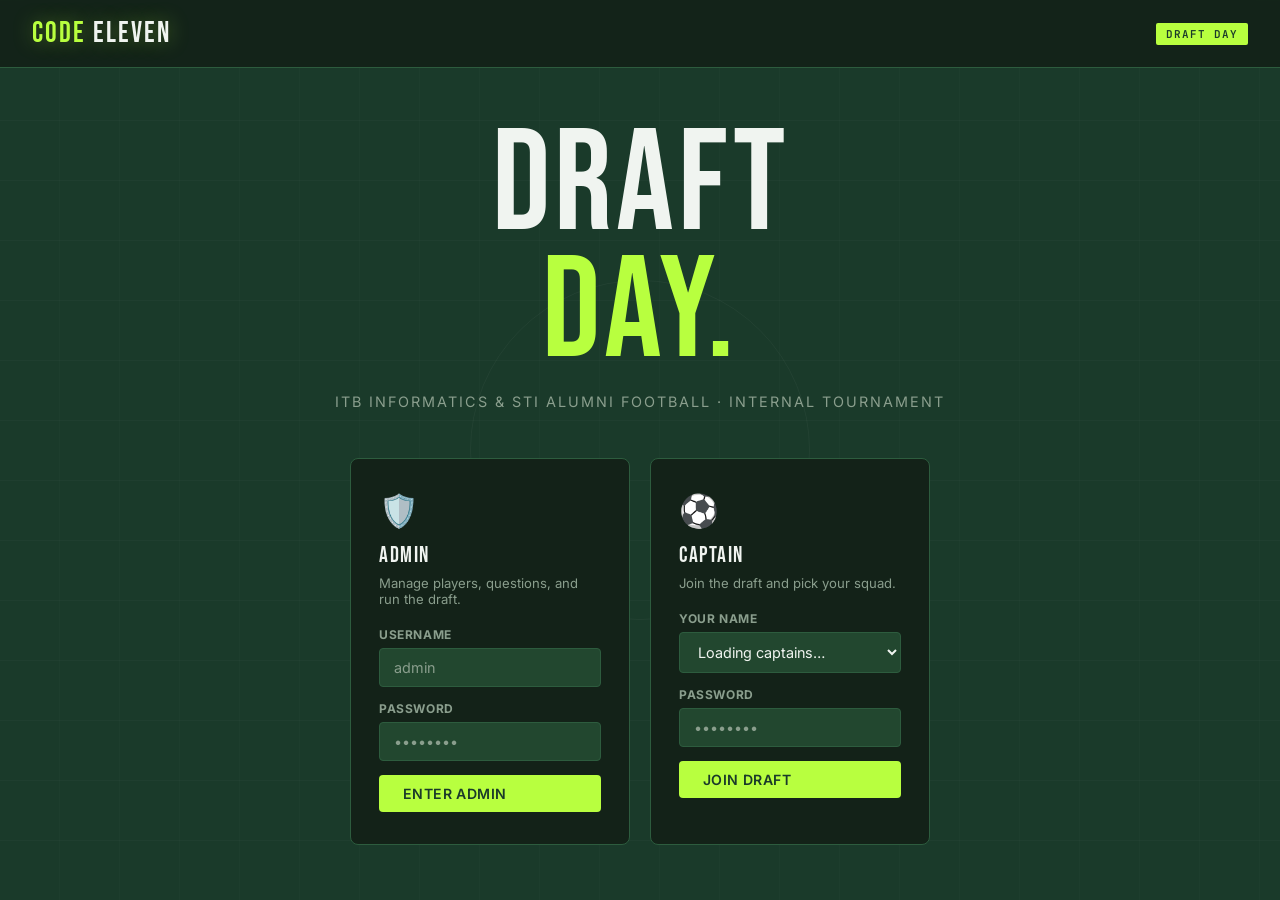
==== templates/index.html @ 50664e02 "add: initial project" ====
<!DOCTYPE html>
<html lang="en">
<head>
<meta charset="UTF-8"/>
<meta name="viewport" content="width=device-width, initial-scale=1.0"/>
<title>Code Eleven — Draft Day</title>
<link rel="preconnect" href="https://fonts.googleapis.com">
<link href="https://fonts.googleapis.com/css2?family=Bebas+Neue&family=Inter:wght@400;500;600;700&family=JetBrains+Mono:wght@400;600&display=swap" rel="stylesheet">
<link rel="stylesheet" href="/static/css/shared.css">
<style>
  body { display: flex; flex-direction: column; min-height: 100vh; }
  .hero {
    flex: 1; display: flex; flex-direction: column;
    align-items: center; justify-content: center;
    text-align: center; padding: 40px 20px;
    position: relative; z-index: 1;
  }
  .pitch-lines {
    position: fixed; inset: 0; pointer-events: none;
    background:
      repeating-linear-gradient(0deg, transparent, transparent 59px, rgba(255,255,255,0.025) 59px, rgba(255,255,255,0.025) 60px),
      repeating-linear-gradient(90deg, transparent, transparent 59px, rgba(255,255,255,0.015) 59px, rgba(255,255,255,0.015) 60px);
    z-index: 0;
  }
  .center-circle {
    position: fixed; top: 50%; left: 50%; transform: translate(-50%, -50%);
    width: 340px; height: 340px;
    border: 1px solid rgba(255,255,255,0.04);
    border-radius: 50%;
    pointer-events: none; z-index: 0;
  }
  .logo-big {
    font-family: 'Bebas Neue', sans-serif;
    font-size: clamp(4rem, 14vw, 9rem);
    line-height: 0.88;
    letter-spacing: 4px;
    margin-bottom: 16px;
  }
  .logo-big em { color: var(--lime); font-style: normal; display: block; }
  .tagline {
    font-size: 0.9rem;
    color: var(--muted);
    letter-spacing: 2px;
    text-transform: uppercase;
    margin-bottom: 48px;
  }
  .login-cards {
    display: flex; gap: 20px; flex-wrap: wrap; justify-content: center;
  }
  .login-card {
    background: var(--card);
    border: 1.5px solid var(--border);
    border-radius: 8px;
    padding: 32px 28px;
    width: 280px;
    text-align: left;
    transition: border-color 0.2s, transform 0.2s;
  }
  .login-card:hover { border-color: var(--lime); transform: translateY(-3px); }
  .login-card .lc-icon { font-size: 2rem; margin-bottom: 12px; }
  .login-card .lc-title {
    font-family: 'Bebas Neue', sans-serif;
    font-size: 1.4rem; letter-spacing: 1.5px;
    margin-bottom: 6px;
  }
  .login-card .lc-sub { font-size: 0.82rem; color: var(--muted); margin-bottom: 20px; }
  .error-msg { color: var(--danger); font-size: 0.82rem; margin-top: 8px; display: none; }
</style>
</head>
<body>
<div class="pitch-lines"></div>
<div class="center-circle"></div>

<header>
  <div class="logo">CODE <span>ELEVEN</span></div>
  <div class="header-badge">Draft Day</div>
</header>

<div class="hero">
  <div class="logo-big">DRAFT<em>DAY.</em></div>
  <div class="tagline">ITB Informatics &amp; STI Alumni Football · Internal Tournament</div>

  <div class="login-cards">
    <!-- ADMIN LOGIN -->
    <div class="login-card">
      <div class="lc-icon">🛡️</div>
      <div class="lc-title">Admin</div>
      <div class="lc-sub">Manage players, questions, and run the draft.</div>
      <div class="form-group">
        <label>Username</label>
        <input type="text" id="admin-username" placeholder="admin" autocomplete="username"/>
      </div>
      <div class="form-group">
        <label>Password</label>
        <input type="password" id="admin-password" placeholder="••••••••"
               onkeydown="if(event.key==='Enter')adminLogin()"/>
      </div>
      <button class="btn btn-primary" style="width:100%" onclick="adminLogin()">Enter Admin</button>
      <div class="error-msg" id="admin-error"></div>
    </div>

    <!-- CAPTAIN LOGIN -->
    <div class="login-card">
      <div class="lc-icon">⚽</div>
      <div class="lc-title">Captain</div>
      <div class="lc-sub">Join the draft and pick your squad.</div>
      <div class="form-group">
        <label>Your Name</label>
        <select id="captain-select"><option value="">Loading captains…</option></select>
      </div>
      <div class="form-group">
        <label>Password</label>
        <input type="password" id="captain-password" placeholder="••••••••"
               onkeydown="if(event.key==='Enter')captainLogin()"/>
      </div>
      <button class="btn btn-primary" style="width:100%" onclick="captainLogin()">Join Draft</button>
      <div class="error-msg" id="captain-error"></div>
    </div>
  </div>
</div>

<script>
async function loadCaptains() {
  const res = await fetch('/api/captains');
  const captains = await res.json();
  const sel = document.getElementById('captain-select');
  sel.innerHTML = '<option value="">— Select your name —</option>';
  captains.forEach(c => {
    sel.innerHTML += `<option value="${c.id}">${c.name}</option>`;
  });
}

async function adminLogin() {
  const username = document.getElementById('admin-username').value;
  const password = document.getElementById('admin-password').value;
  const errEl = document.getElementById('admin-error');
  errEl.style.display = 'none';

  const fd = new FormData();
  fd.append('username', username);
  fd.append('password', password);

  const res = await fetch('/api/auth/admin-login', { method: 'POST', body: fd });
  if (res.ok) {
    window.location.href = '/admin';
  } else {
    const data = await res.json();
    errEl.textContent = data.detail || 'Login failed';
    errEl.style.display = 'block';
  }
}

async function captainLogin() {
  const captain_id = document.getElementById('captain-select').value;
  const password = document.getElementById('captain-password').value;
  const errEl = document.getElementById('captain-error');
  errEl.style.display = 'none';

  if (!captain_id) { errEl.textContent = 'Select your name'; errEl.style.display = 'block'; return; }

  const fd = new FormData();
  fd.append('captain_id', captain_id);
  fd.append('password', password);

  const res = await fetch('/api/auth/captain-login', { method: 'POST', body: fd });
  if (res.ok) {
    window.location.href = '/captain';
  } else {
    const data = await res.json();
    errEl.textContent = data.detail || 'Login failed';
    errEl.style.display = 'block';
  }
}

loadCaptains();
</script>
</body>
</html>
---- static/css/shared.css ----
:root {
  --pitch: #1a3a2a;
  --pitch-mid: #22472f;
  --pitch-light: #2d5c3e;
  --lime: #b8ff3f;
  --lime-dim: #8ecc28;
  --white: #f0f4f0;
  --muted: #8a9e8d;
  --card: #132218;
  --border: #2d5c3e;
  --danger: #ff4d4d;
  --gold: #ffc93c;
  --silver: #c0c0c0;
  --bronze: #cd7f32;
  --blue: #80c8ff;
}

* { box-sizing: border-box; margin: 0; padding: 0; }

body {
  background: var(--pitch);
  color: var(--white);
  font-family: 'Inter', sans-serif;
  min-height: 100vh;
}

/* HEADER */
header {
  display: flex; align-items: center; justify-content: space-between;
  padding: 16px 32px;
  border-bottom: 1px solid var(--border);
  background: rgba(19,34,24,0.9);
  backdrop-filter: blur(10px);
  position: sticky; top: 0; z-index: 100;
}
.logo {
  font-family: 'Bebas Neue', sans-serif;
  font-size: 1.8rem; letter-spacing: 2px;
  color: var(--lime);
  text-shadow: 0 0 20px rgba(184,255,63,0.35);
}
.logo span { color: var(--white); }
.header-badge {
  font-family: 'JetBrains Mono', monospace;
  font-size: 0.68rem; font-weight: 600;
  background: var(--lime); color: var(--pitch);
  padding: 4px 10px; border-radius: 2px;
  letter-spacing: 1px; text-transform: uppercase;
}
.header-right { display: flex; align-items: center; gap: 12px; }
.header-user {
  font-family: 'Bebas Neue', sans-serif;
  font-size: 1.1rem; letter-spacing: 1px; color: var(--lime);
}

/* BUTTONS */
.btn {
  font-family: 'Inter', sans-serif; font-weight: 600; font-size: 0.88rem;
  padding: 10px 24px; border: none; border-radius: 4px; cursor: pointer;
  letter-spacing: 0.4px; transition: all 0.15s; text-transform: uppercase;
  display: inline-flex; align-items: center; gap: 6px;
}
.btn-primary { background: var(--lime); color: var(--pitch); }
.btn-primary:hover { background: var(--lime-dim); transform: translateY(-1px); box-shadow: 0 4px 18px rgba(184,255,63,0.3); }
.btn-secondary { background: transparent; color: var(--white); border: 1.5px solid var(--border); }
.btn-secondary:hover { border-color: var(--lime); color: var(--lime); }
.btn-danger { background: var(--danger); color: #fff; }
.btn-danger:hover { background: #e03333; }
.btn-sm { padding: 6px 14px; font-size: 0.76rem; }
.btn:disabled { opacity: 0.4; cursor: not-allowed; transform: none !important; box-shadow: none !important; }
.btn-icon { padding: 8px 12px; }

/* FORMS */
.form-group { margin-bottom: 14px; }
label {
  display: block; font-size: 0.75rem; font-weight: 700;
  color: var(--muted); margin-bottom: 6px;
  letter-spacing: 0.6px; text-transform: uppercase;
}
input, select, textarea {
  width: 100%; background: var(--pitch-mid); border: 1.5px solid var(--border);
  color: var(--white); padding: 10px 14px; border-radius: 4px;
  font-family: 'Inter', sans-serif; font-size: 0.9rem; transition: border-color 0.15s;
}
input:focus, select:focus, textarea:focus { outline: none; border-color: var(--lime); }
textarea { resize: vertical; min-height: 80px; }
select option { background: var(--pitch-mid); }
input::placeholder { color: var(--muted); }

/* CARDS */
.card {
  background: var(--card); border: 1px solid var(--border);
  border-radius: 6px; padding: 22px; margin-bottom: 18px;
}
.card-title {
  font-family: 'Bebas Neue', sans-serif; font-size: 1.2rem;
  letter-spacing: 1.5px; color: var(--lime); margin-bottom: 16px;
}

/* TABLE */
.table-wrap { overflow-x: auto; }
table { width: 100%; border-collapse: collapse; font-size: 0.88rem; }
th {
  text-align: left; padding: 10px 14px;
  font-size: 0.7rem; font-weight: 700; letter-spacing: 1px;
  text-transform: uppercase; color: var(--muted);
  border-bottom: 1px solid var(--border);
  white-space: nowrap;
}
td { padding: 10px 14px; border-bottom: 1px solid rgba(45,92,62,0.35); vertical-align: middle; }
tr:last-child td { border-bottom: none; }
tr:hover td { background: rgba(45,92,62,0.18); }

/* BADGES */
.badge {
  display: inline-block; padding: 2px 8px; border-radius: 2px;
  font-size: 0.7rem; font-weight: 700; letter-spacing: 0.5px; text-transform: uppercase;
}
.badge-g1 { background: rgba(255,201,60,0.18); color: var(--gold); }
.badge-g2 { background: rgba(184,255,63,0.13); color: var(--lime); }
.badge-g3 { background: rgba(128,200,255,0.15); color: var(--blue); }

/* TABS */
.tab-bar { display: flex; gap: 0; border-bottom: 2px solid var(--border); margin-bottom: 24px; }
.tab {
  font-family: 'Bebas Neue', sans-serif; font-size: 1.05rem; letter-spacing: 1px;
  padding: 10px 22px; cursor: pointer; color: var(--muted);
  border-bottom: 3px solid transparent; margin-bottom: -2px; transition: all 0.15s;
}
.tab:hover { color: var(--white); }
.tab.active { color: var(--lime); border-bottom-color: var(--lime); }
.tab-panel { display: none; }
.tab-panel.active { display: block; }

/* TOAST */
#toast {
  position: fixed; bottom: 24px; right: 24px;
  background: var(--lime); color: var(--pitch);
  font-weight: 700; font-size: 0.85rem;
  padding: 11px 18px; border-radius: 4px;
  transform: translateY(60px); opacity: 0;
  transition: all 0.22s; z-index: 999; max-width: 280px;
}
#toast.show { transform: translateY(0); opacity: 1; }
#toast.error { background: var(--danger); color: #fff; }

/* STATUS BAR */
.status-bar {
  background: var(--card); border: 1px solid var(--border); border-radius: 5px;
  padding: 11px 16px; font-family: 'JetBrains Mono', monospace;
  font-size: 0.78rem; color: var(--muted); margin-bottom: 18px;
  display: flex; gap: 20px; flex-wrap: wrap; align-items: center;
}
.status-bar strong { color: var(--white); }
.status-dot { width: 8px; height: 8px; border-radius: 50%; background: var(--lime); display: inline-block; animation: pulse 1.5s infinite; }

/* SECTION */
.section-header { font-family: 'Bebas Neue', sans-serif; font-size: 1.8rem; letter-spacing: 2px; margin-bottom: 6px; }
.section-sub { color: var(--muted); font-size: 0.86rem; margin-bottom: 22px; }
.divider { height: 1px; background: var(--border); margin: 20px 0; }

/* EMPTY */
.empty-state { text-align: center; color: var(--muted); padding: 36px 20px; font-size: 0.88rem; }

/* MISC */
.tag-pos {
  font-family: 'JetBrains Mono', monospace; font-size: 0.7rem; font-weight: 700;
  padding: 2px 7px; border-radius: 3px; background: rgba(255,255,255,0.07); color: var(--muted);
}
.mono { font-family: 'JetBrains Mono', monospace; }
.text-lime { color: var(--lime); }
.text-muted { color: var(--muted); }
.text-danger { color: var(--danger); }

/* ANIMATIONS */
@keyframes pulse { 0%,100%{opacity:1} 50%{opacity:0.35} }
@keyframes glow {
  from { box-shadow: 0 0 8px rgba(184,255,63,0.4); }
  to   { box-shadow: 0 0 28px rgba(184,255,63,0.85); }
}
@keyframes fadeIn { from{opacity:0;transform:translateY(8px)} to{opacity:1;transform:none} }
.fade-in { animation: fadeIn 0.3s ease; }

/* RESPONSIVE */
@media (max-width: 640px) {
  header { padding: 12px 16px; }
  .card { padding: 16px; }
  .tab { padding: 8px 14px; font-size: 0.95rem; }
}
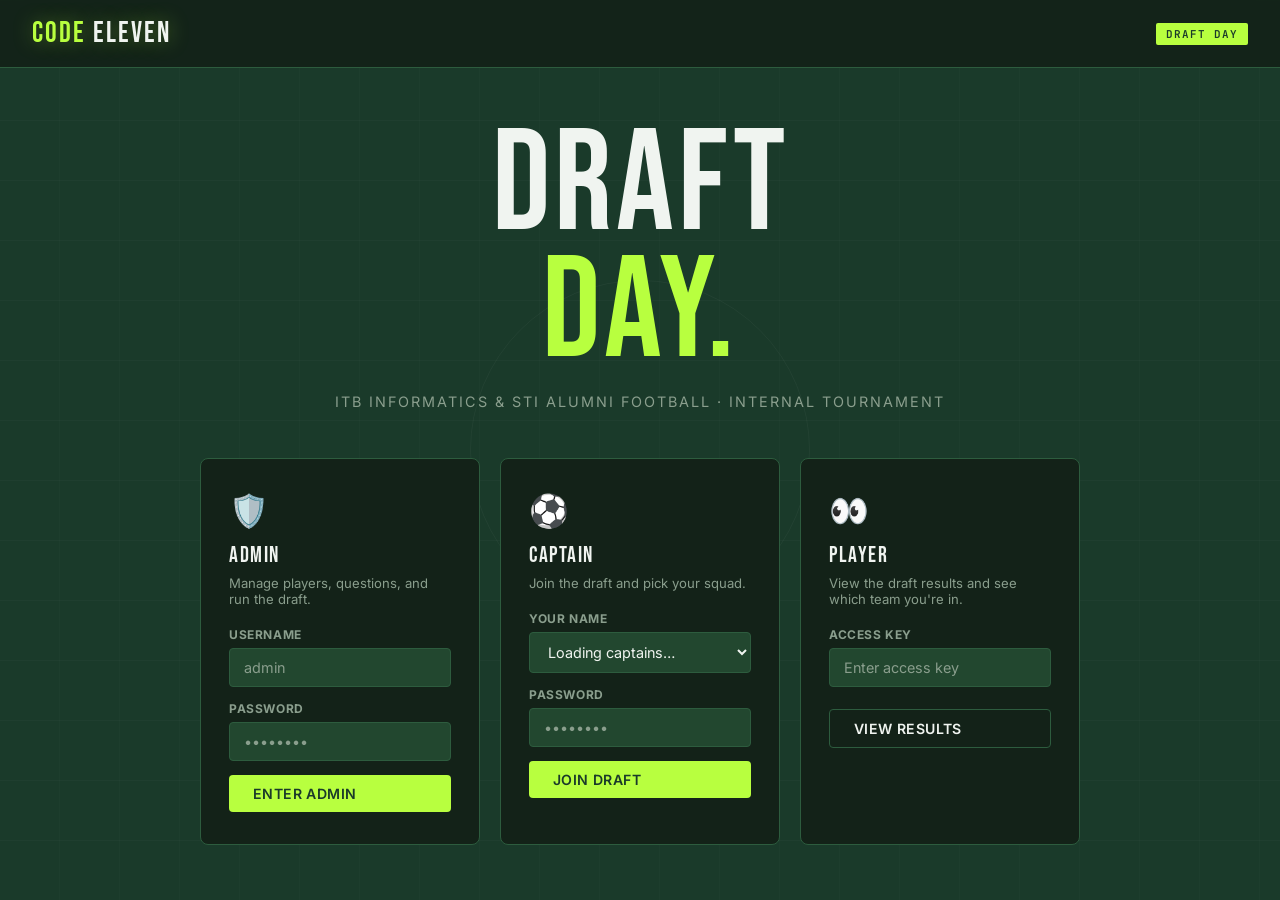
==== commit d9d28448: "add: player access" ====
--- a/templates/index.html
+++ b/templates/index.html
@@ -116,10 +116,41 @@
       <button class="btn btn-primary" style="width:100%" onclick="captainLogin()">Join Draft</button>
       <div class="error-msg" id="captain-error"></div>
     </div>
+
+    <!-- PLAYER LOGIN -->
+    <div class="login-card">
+      <div class="lc-icon">👀</div>
+      <div class="lc-title">Player</div>
+      <div class="lc-sub">View the draft results and see which team you're in.</div>
+      <div class="form-group">
+        <label>Access Key</label>
+        <input type="password" id="player-key" placeholder="Enter access key"
+               onkeydown="if(event.key==='Enter')playerLogin()"/>
+      </div>
+      <button class="btn btn-secondary" style="width:100%;margin-top:8px" onclick="playerLogin()">View Results</button>
+      <div class="error-msg" id="player-error"></div>
+    </div>
   </div>
 </div>
 
 <script>
+async function playerLogin() {
+  const key = document.getElementById('player-key').value;
+  const errEl = document.getElementById('player-error');
+  errEl.style.display = 'none';
+  if (!key) { errEl.textContent = 'Enter access key'; errEl.style.display = 'block'; return; }
+  const fd = new FormData();
+  fd.append('access_key', key);
+  const res = await fetch('/api/auth/player-login', { method: 'POST', body: fd });
+  if (res.ok) {
+    window.location.href = '/results';
+  } else {
+    const data = await res.json();
+    errEl.textContent = data.detail || 'Invalid key';
+    errEl.style.display = 'block';
+  }
+}
+
 async function loadCaptains() {
   const res = await fetch('/api/captains');
   const captains = await res.json();
--- a/static/css/shared.css
+++ b/static/css/shared.css
@@ -187,3 +187,15 @@
   .card { padding: 16px; }
   .tab { padding: 8px 14px; font-size: 0.95rem; }
 }
+
+/* POSITION BADGES */
+.pos-badge {
+  font-family: 'JetBrains Mono', monospace; font-size: 0.68rem; font-weight: 700;
+  padding: 2px 6px; border-radius: 2px; text-transform: uppercase;
+}
+.pos-gk  { background: rgba(255,201,60,0.2);  color: var(--gold); }
+.pos-def { background: rgba(128,200,255,0.15); color: var(--blue); }
+.pos-mid { background: rgba(184,255,63,0.13);  color: var(--lime); }
+.pos-atk { background: rgba(255,77,77,0.15);   color: #ff8080; }
+.pos-unknown { background: rgba(255,255,255,0.05); color: var(--muted); }
+.year-tag { font-family: 'JetBrains Mono', monospace; font-size: 0.72rem; color: var(--muted); }
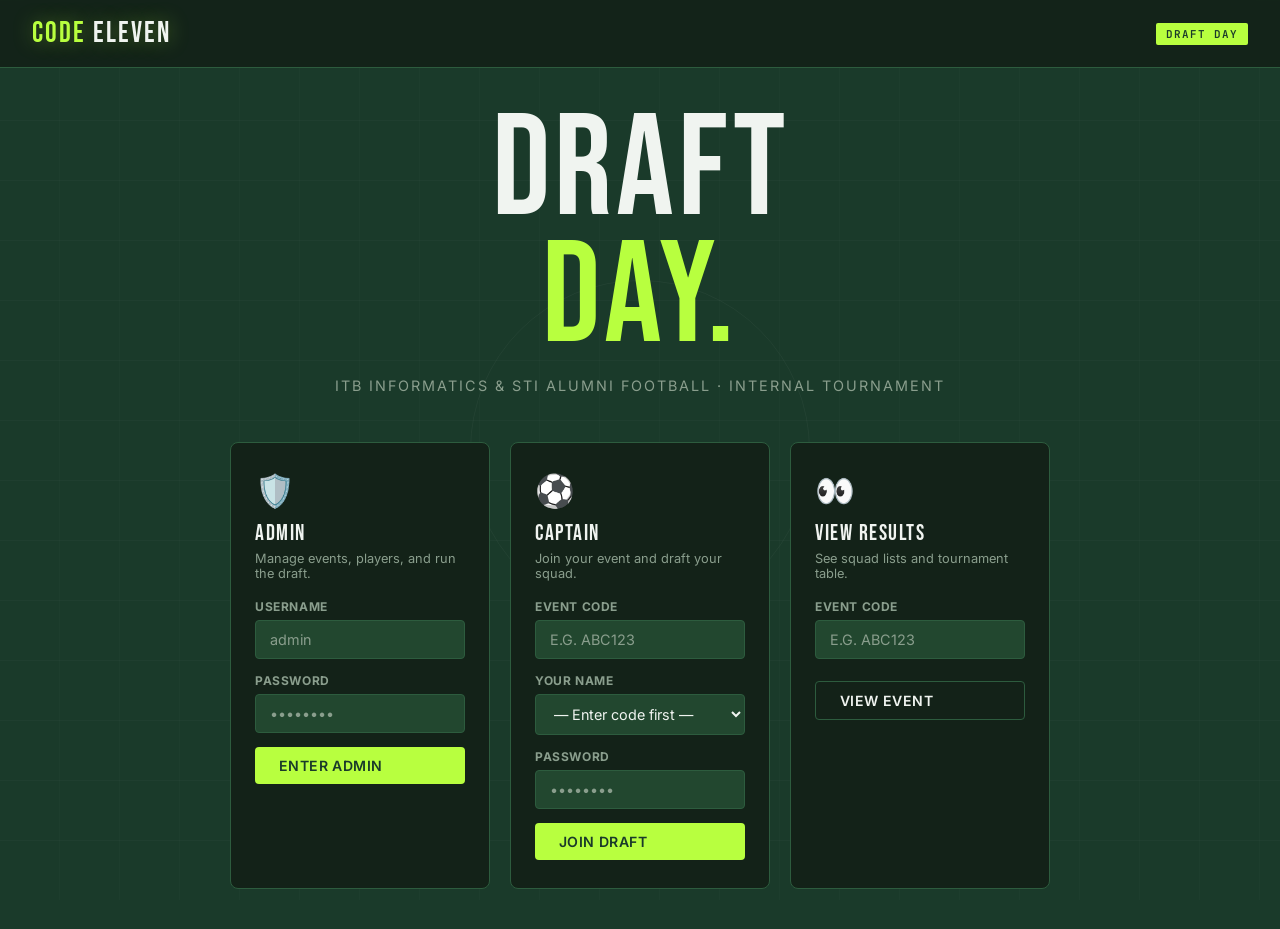
==== commit 50062cd4: "fix: pagination" ====
--- a/templates/index.html
+++ b/templates/index.html
@@ -1,209 +1,115 @@
 <!DOCTYPE html>
 <html lang="en">
 <head>
-<meta charset="UTF-8"/>
-<meta name="viewport" content="width=device-width, initial-scale=1.0"/>
+<meta charset="UTF-8"/><meta name="viewport" content="width=device-width, initial-scale=1.0"/>
 <title>Code Eleven — Draft Day</title>
 <link rel="preconnect" href="https://fonts.googleapis.com">
 <link href="https://fonts.googleapis.com/css2?family=Bebas+Neue&family=Inter:wght@400;500;600;700&family=JetBrains+Mono:wght@400;600&display=swap" rel="stylesheet">
 <link rel="stylesheet" href="/static/css/shared.css">
 <style>
-  body { display: flex; flex-direction: column; min-height: 100vh; }
-  .hero {
-    flex: 1; display: flex; flex-direction: column;
-    align-items: center; justify-content: center;
-    text-align: center; padding: 40px 20px;
-    position: relative; z-index: 1;
-  }
-  .pitch-lines {
-    position: fixed; inset: 0; pointer-events: none;
-    background:
-      repeating-linear-gradient(0deg, transparent, transparent 59px, rgba(255,255,255,0.025) 59px, rgba(255,255,255,0.025) 60px),
-      repeating-linear-gradient(90deg, transparent, transparent 59px, rgba(255,255,255,0.015) 59px, rgba(255,255,255,0.015) 60px);
-    z-index: 0;
-  }
-  .center-circle {
-    position: fixed; top: 50%; left: 50%; transform: translate(-50%, -50%);
-    width: 340px; height: 340px;
-    border: 1px solid rgba(255,255,255,0.04);
-    border-radius: 50%;
-    pointer-events: none; z-index: 0;
-  }
-  .logo-big {
-    font-family: 'Bebas Neue', sans-serif;
-    font-size: clamp(4rem, 14vw, 9rem);
-    line-height: 0.88;
-    letter-spacing: 4px;
-    margin-bottom: 16px;
-  }
-  .logo-big em { color: var(--lime); font-style: normal; display: block; }
-  .tagline {
-    font-size: 0.9rem;
-    color: var(--muted);
-    letter-spacing: 2px;
-    text-transform: uppercase;
-    margin-bottom: 48px;
-  }
-  .login-cards {
-    display: flex; gap: 20px; flex-wrap: wrap; justify-content: center;
-  }
-  .login-card {
-    background: var(--card);
-    border: 1.5px solid var(--border);
-    border-radius: 8px;
-    padding: 32px 28px;
-    width: 280px;
-    text-align: left;
-    transition: border-color 0.2s, transform 0.2s;
-  }
-  .login-card:hover { border-color: var(--lime); transform: translateY(-3px); }
-  .login-card .lc-icon { font-size: 2rem; margin-bottom: 12px; }
-  .login-card .lc-title {
-    font-family: 'Bebas Neue', sans-serif;
-    font-size: 1.4rem; letter-spacing: 1.5px;
-    margin-bottom: 6px;
-  }
-  .login-card .lc-sub { font-size: 0.82rem; color: var(--muted); margin-bottom: 20px; }
-  .error-msg { color: var(--danger); font-size: 0.82rem; margin-top: 8px; display: none; }
+  body{display:flex;flex-direction:column;min-height:100vh;}
+  .pitch-lines{position:fixed;inset:0;pointer-events:none;background:repeating-linear-gradient(0deg,transparent,transparent 59px,rgba(255,255,255,.025) 59px,rgba(255,255,255,.025) 60px),repeating-linear-gradient(90deg,transparent,transparent 59px,rgba(255,255,255,.015) 59px,rgba(255,255,255,.015) 60px);z-index:0;}
+  .center-circle{position:fixed;top:50%;left:50%;transform:translate(-50%,-50%);width:340px;height:340px;border:1px solid rgba(255,255,255,.04);border-radius:50%;pointer-events:none;z-index:0;}
+  .hero{flex:1;display:flex;flex-direction:column;align-items:center;justify-content:center;text-align:center;padding:40px 20px;position:relative;z-index:1;}
+  .logo-big{font-family:'Bebas Neue',sans-serif;font-size:clamp(4rem,14vw,9rem);line-height:.88;letter-spacing:4px;margin-bottom:16px;}
+  .logo-big em{color:var(--lime);font-style:normal;display:block;}
+  .tagline{font-size:.9rem;color:var(--muted);letter-spacing:2px;text-transform:uppercase;margin-bottom:48px;}
+  .login-cards{display:flex;gap:20px;flex-wrap:wrap;justify-content:center;}
+  .login-card{background:var(--card);border:1.5px solid var(--border);border-radius:8px;padding:28px 24px;width:260px;text-align:left;transition:border-color .2s,transform .2s;}
+  .login-card:hover{border-color:var(--lime);transform:translateY(-3px);}
+  .lc-icon{font-size:2rem;margin-bottom:10px;}
+  .lc-title{font-family:'Bebas Neue',sans-serif;font-size:1.4rem;letter-spacing:1.5px;margin-bottom:4px;}
+  .lc-sub{font-size:.8rem;color:var(--muted);margin-bottom:18px;}
+  .error-msg{color:var(--danger);font-size:.8rem;margin-top:8px;display:none;}
 </style>
 </head>
 <body>
-<div class="pitch-lines"></div>
-<div class="center-circle"></div>
-
+<div class="pitch-lines"></div><div class="center-circle"></div>
+<div id="toast"></div>
 <header>
   <div class="logo">CODE <span>ELEVEN</span></div>
   <div class="header-badge">Draft Day</div>
 </header>
-
 <div class="hero">
   <div class="logo-big">DRAFT<em>DAY.</em></div>
   <div class="tagline">ITB Informatics &amp; STI Alumni Football · Internal Tournament</div>
-
   <div class="login-cards">
-    <!-- ADMIN LOGIN -->
+    <!-- ADMIN -->
     <div class="login-card">
       <div class="lc-icon">🛡️</div>
       <div class="lc-title">Admin</div>
-      <div class="lc-sub">Manage players, questions, and run the draft.</div>
-      <div class="form-group">
-        <label>Username</label>
-        <input type="text" id="admin-username" placeholder="admin" autocomplete="username"/>
-      </div>
-      <div class="form-group">
-        <label>Password</label>
-        <input type="password" id="admin-password" placeholder="••••••••"
-               onkeydown="if(event.key==='Enter')adminLogin()"/>
-      </div>
+      <div class="lc-sub">Manage events, players, and run the draft.</div>
+      <div class="form-group"><label>Username</label><input type="text" id="admin-user" placeholder="admin"/></div>
+      <div class="form-group"><label>Password</label><input type="password" id="admin-pw" placeholder="••••••••" onkeydown="if(event.key==='Enter')adminLogin()"/></div>
       <button class="btn btn-primary" style="width:100%" onclick="adminLogin()">Enter Admin</button>
-      <div class="error-msg" id="admin-error"></div>
+      <div class="error-msg" id="admin-err"></div>
     </div>
-
-    <!-- CAPTAIN LOGIN -->
+    <!-- CAPTAIN -->
     <div class="login-card">
       <div class="lc-icon">⚽</div>
       <div class="lc-title">Captain</div>
-      <div class="lc-sub">Join the draft and pick your squad.</div>
-      <div class="form-group">
-        <label>Your Name</label>
-        <select id="captain-select"><option value="">Loading captains…</option></select>
-      </div>
-      <div class="form-group">
-        <label>Password</label>
-        <input type="password" id="captain-password" placeholder="••••••••"
-               onkeydown="if(event.key==='Enter')captainLogin()"/>
-      </div>
+      <div class="lc-sub">Join your event and draft your squad.</div>
+      <div class="form-group"><label>Event Code</label><input type="text" id="cap-code" placeholder="e.g. ABC123" style="text-transform:uppercase" oninput="loadCaptainsForCode(this.value)"/></div>
+      <div class="form-group"><label>Your Name</label><select id="cap-select"><option value="">— Enter code first —</option></select></div>
+      <div class="form-group"><label>Password</label><input type="password" id="cap-pw" placeholder="••••••••" onkeydown="if(event.key==='Enter')captainLogin()"/></div>
       <button class="btn btn-primary" style="width:100%" onclick="captainLogin()">Join Draft</button>
-      <div class="error-msg" id="captain-error"></div>
+      <div class="error-msg" id="cap-err"></div>
     </div>
-
-    <!-- PLAYER LOGIN -->
+    <!-- VIEWER -->
     <div class="login-card">
       <div class="lc-icon">👀</div>
-      <div class="lc-title">Player</div>
-      <div class="lc-sub">View the draft results and see which team you're in.</div>
-      <div class="form-group">
-        <label>Access Key</label>
-        <input type="password" id="player-key" placeholder="Enter access key"
-               onkeydown="if(event.key==='Enter')playerLogin()"/>
-      </div>
-      <button class="btn btn-secondary" style="width:100%;margin-top:8px" onclick="playerLogin()">View Results</button>
-      <div class="error-msg" id="player-error"></div>
+      <div class="lc-title">View Results</div>
+      <div class="lc-sub">See squad lists and tournament table.</div>
+      <div class="form-group"><label>Event Code</label><input type="text" id="viewer-code" placeholder="e.g. ABC123" style="text-transform:uppercase" onkeydown="if(event.key==='Enter')viewerLogin()"/></div>
+      <button class="btn btn-secondary" style="width:100%;margin-top:8px" onclick="viewerLogin()">View Event</button>
+      <div class="error-msg" id="viewer-err"></div>
     </div>
   </div>
 </div>
-
 <script>
-async function playerLogin() {
-  const key = document.getElementById('player-key').value;
-  const errEl = document.getElementById('player-error');
-  errEl.style.display = 'none';
-  if (!key) { errEl.textContent = 'Enter access key'; errEl.style.display = 'block'; return; }
-  const fd = new FormData();
-  fd.append('access_key', key);
-  const res = await fetch('/api/auth/player-login', { method: 'POST', body: fd });
-  if (res.ok) {
-    window.location.href = '/results';
-  } else {
-    const data = await res.json();
-    errEl.textContent = data.detail || 'Invalid key';
-    errEl.style.display = 'block';
-  }
+let capCodeTimeout=null;
+async function adminLogin(){
+  const u=document.getElementById('admin-user').value, p=document.getElementById('admin-pw').value;
+  const err=document.getElementById('admin-err'); err.style.display='none';
+  const fd=new FormData(); fd.append('username',u); fd.append('password',p);
+  const res=await fetch('/api/auth/admin-login',{method:'POST',body:fd});
+  if(res.ok){window.location.href='/admin';}
+  else{const d=await res.json();err.textContent=d.detail||'Login failed';err.style.display='block';}
 }
-
-async function loadCaptains() {
-  const res = await fetch('/api/captains');
-  const captains = await res.json();
-  const sel = document.getElementById('captain-select');
-  sel.innerHTML = '<option value="">— Select your name —</option>';
-  captains.forEach(c => {
-    sel.innerHTML += `<option value="${c.id}">${c.name}</option>`;
-  });
+async function loadCaptainsForCode(code){
+  clearTimeout(capCodeTimeout);
+  if(code.length<6) return;
+  capCodeTimeout=setTimeout(async()=>{
+    const sel=document.getElementById('cap-select');
+    const res=await fetch('/api/events');
+    const events=await res.json();
+    const ev=events.find(e=>e.access_code===code.toUpperCase());
+    if(!ev){sel.innerHTML='<option value="">— Invalid code —</option>';return;}
+    const caps=await fetch(`/api/events/${ev.id}/captains`).then(r=>r.json());
+    sel.innerHTML='<option value="">— Select your name —</option>'+caps.map(c=>`<option value="${c.id}">${c.name}</option>`).join('');
+  },400);
 }
-
-async function adminLogin() {
-  const username = document.getElementById('admin-username').value;
-  const password = document.getElementById('admin-password').value;
-  const errEl = document.getElementById('admin-error');
-  errEl.style.display = 'none';
-
-  const fd = new FormData();
-  fd.append('username', username);
-  fd.append('password', password);
-
-  const res = await fetch('/api/auth/admin-login', { method: 'POST', body: fd });
-  if (res.ok) {
-    window.location.href = '/admin';
-  } else {
-    const data = await res.json();
-    errEl.textContent = data.detail || 'Login failed';
-    errEl.style.display = 'block';
-  }
+async function captainLogin(){
+  const code=document.getElementById('cap-code').value.toUpperCase();
+  const cid=document.getElementById('cap-select').value;
+  const pw=document.getElementById('cap-pw').value;
+  const err=document.getElementById('cap-err'); err.style.display='none';
+  if(!cid){err.textContent='Select your name';err.style.display='block';return;}
+  const fd=new FormData(); fd.append('event_code',code); fd.append('captain_id',cid); fd.append('password',pw);
+  const res=await fetch('/api/auth/captain-login',{method:'POST',body:fd});
+  if(res.ok){const d=await res.json();window.location.href=`/captain?event=${d.event_id}`;}
+  else{const d=await res.json();err.textContent=d.detail||'Login failed';err.style.display='block';}
 }
-
-async function captainLogin() {
-  const captain_id = document.getElementById('captain-select').value;
-  const password = document.getElementById('captain-password').value;
-  const errEl = document.getElementById('captain-error');
-  errEl.style.display = 'none';
-
-  if (!captain_id) { errEl.textContent = 'Select your name'; errEl.style.display = 'block'; return; }
-
-  const fd = new FormData();
-  fd.append('captain_id', captain_id);
-  fd.append('password', password);
-
-  const res = await fetch('/api/auth/captain-login', { method: 'POST', body: fd });
-  if (res.ok) {
-    window.location.href = '/captain';
-  } else {
-    const data = await res.json();
-    errEl.textContent = data.detail || 'Login failed';
-    errEl.style.display = 'block';
-  }
+async function viewerLogin(){
+  const code=document.getElementById('viewer-code').value.toUpperCase();
+  const err=document.getElementById('viewer-err'); err.style.display='none';
+  if(!code){err.textContent='Enter event code';err.style.display='block';return;}
+  const fd=new FormData(); fd.append('event_code',code);
+  const res=await fetch('/api/auth/viewer-login',{method:'POST',body:fd});
+  if(res.ok){const d=await res.json();window.location.href=`/results/${d.event_id}`;}
+  else{const d=await res.json();err.textContent=d.detail||'Invalid code';err.style.display='block';}
 }
-
-loadCaptains();
+function toast(msg,e=false){const el=document.getElementById('toast');el.textContent=msg;el.className='show'+(e?' error':'');clearTimeout(toast._t);toast._t=setTimeout(()=>el.className='',2800);}
 </script>
 </body>
 </html>
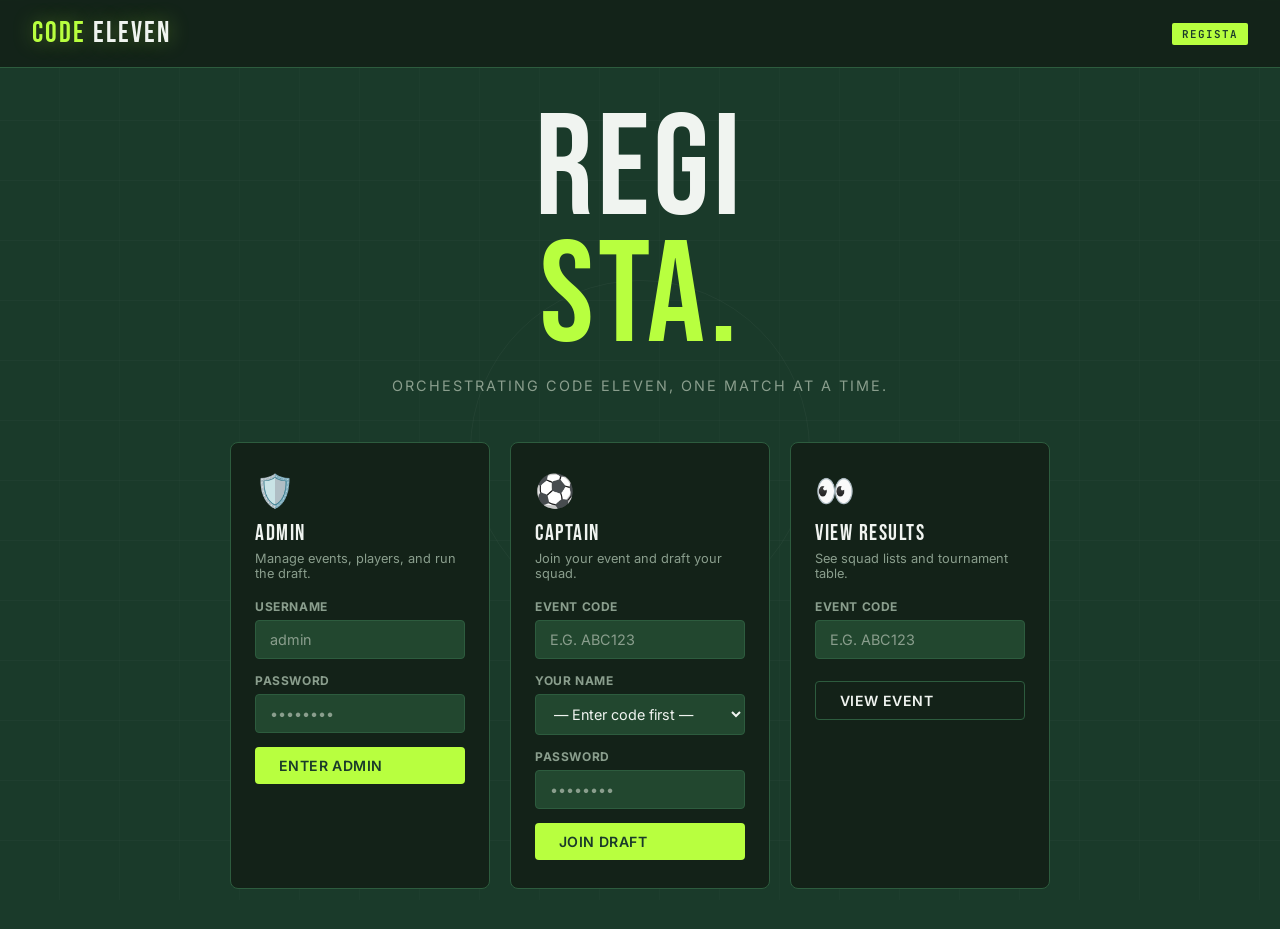
==== commit d67f6ada: "feat: rename app" ====
--- a/templates/index.html
+++ b/templates/index.html
@@ -2,7 +2,7 @@
 <html lang="en">
 <head>
 <meta charset="UTF-8"/><meta name="viewport" content="width=device-width, initial-scale=1.0"/>
-<title>Code Eleven — Draft Day</title>
+<title>Regista — Code Eleven</title>
 <link rel="preconnect" href="https://fonts.googleapis.com">
 <link href="https://fonts.googleapis.com/css2?family=Bebas+Neue&family=Inter:wght@400;500;600;700&family=JetBrains+Mono:wght@400;600&display=swap" rel="stylesheet">
 <link rel="stylesheet" href="/static/css/shared.css">
@@ -28,11 +28,11 @@
 <div id="toast"></div>
 <header>
   <div class="logo">CODE <span>ELEVEN</span></div>
-  <div class="header-badge">Draft Day</div>
+  <div class="header-badge">Regista</div>
 </header>
 <div class="hero">
-  <div class="logo-big">DRAFT<em>DAY.</em></div>
-  <div class="tagline">ITB Informatics &amp; STI Alumni Football · Internal Tournament</div>
+  <div class="logo-big">REGI<em>STA.</em></div>
+  <div class="tagline">Orchestrating Code Eleven, one match at a time.</div>
   <div class="login-cards">
     <!-- ADMIN -->
     <div class="login-card">
